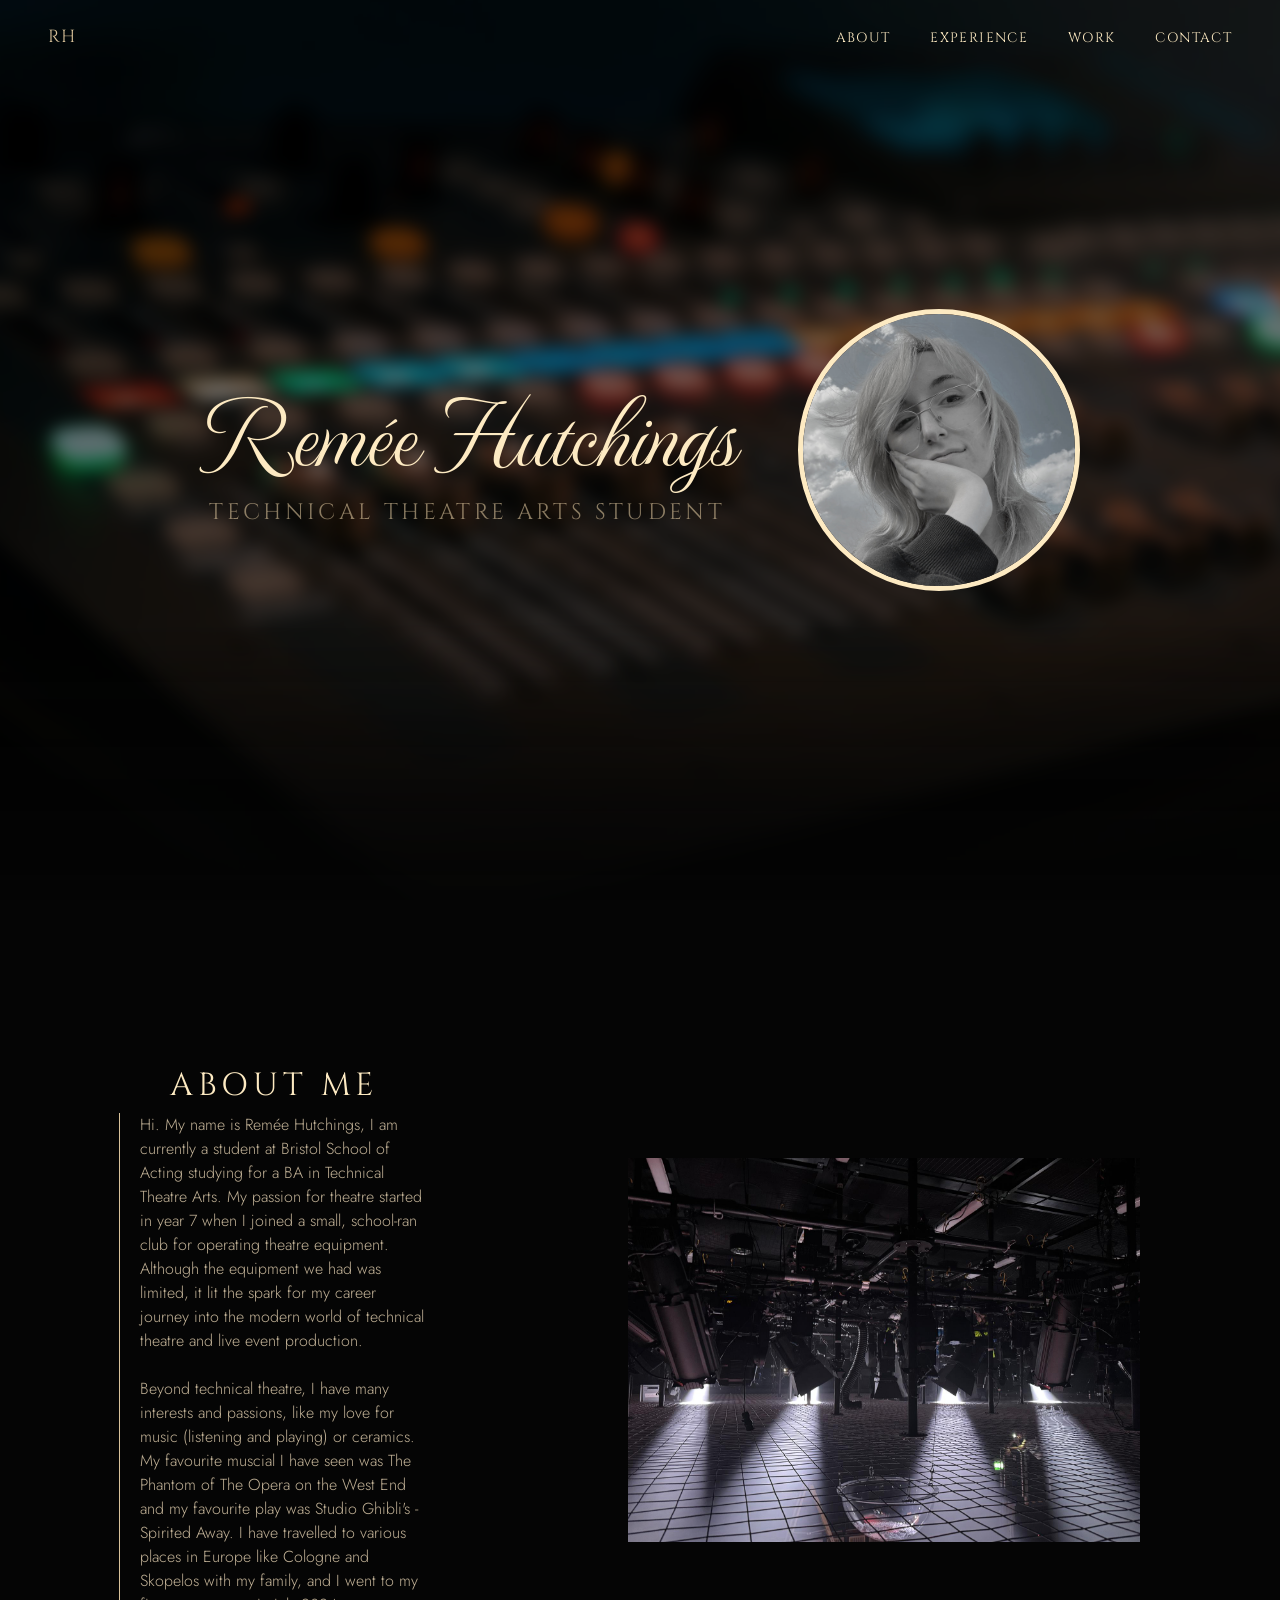
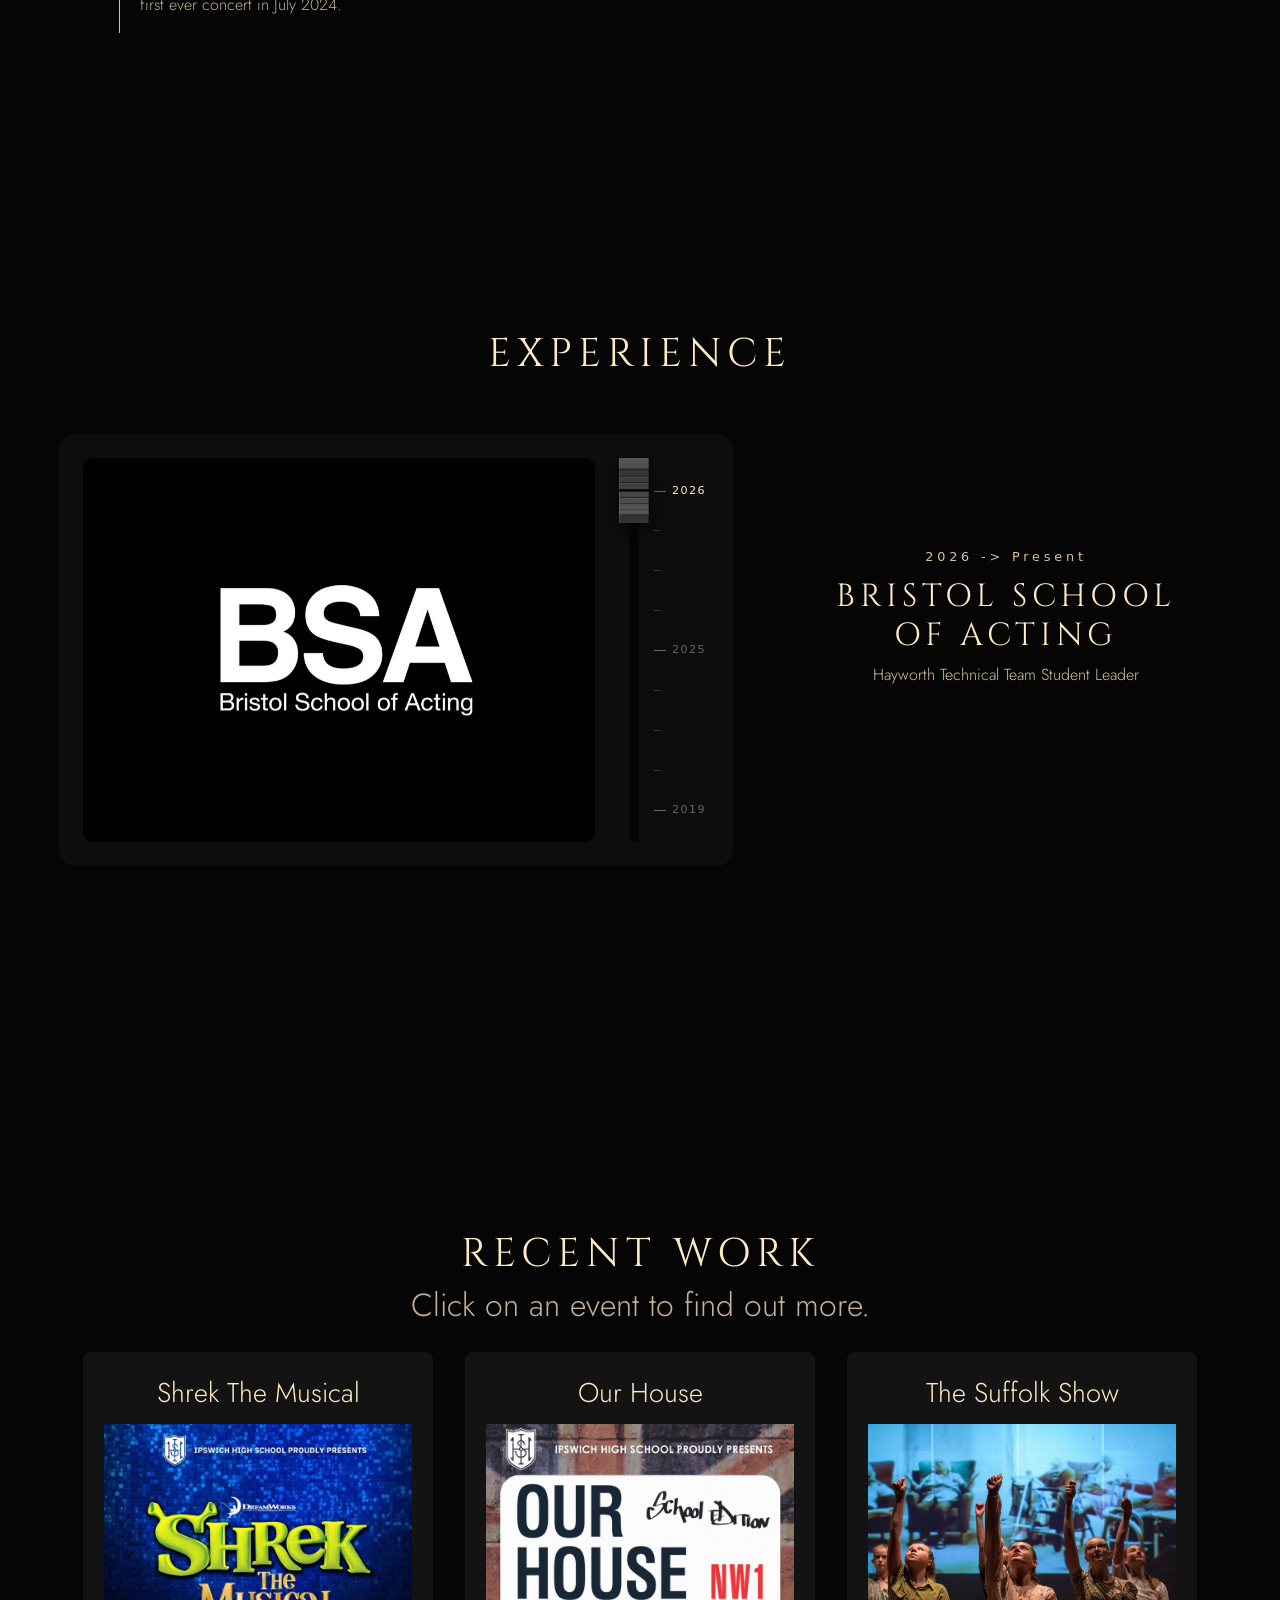
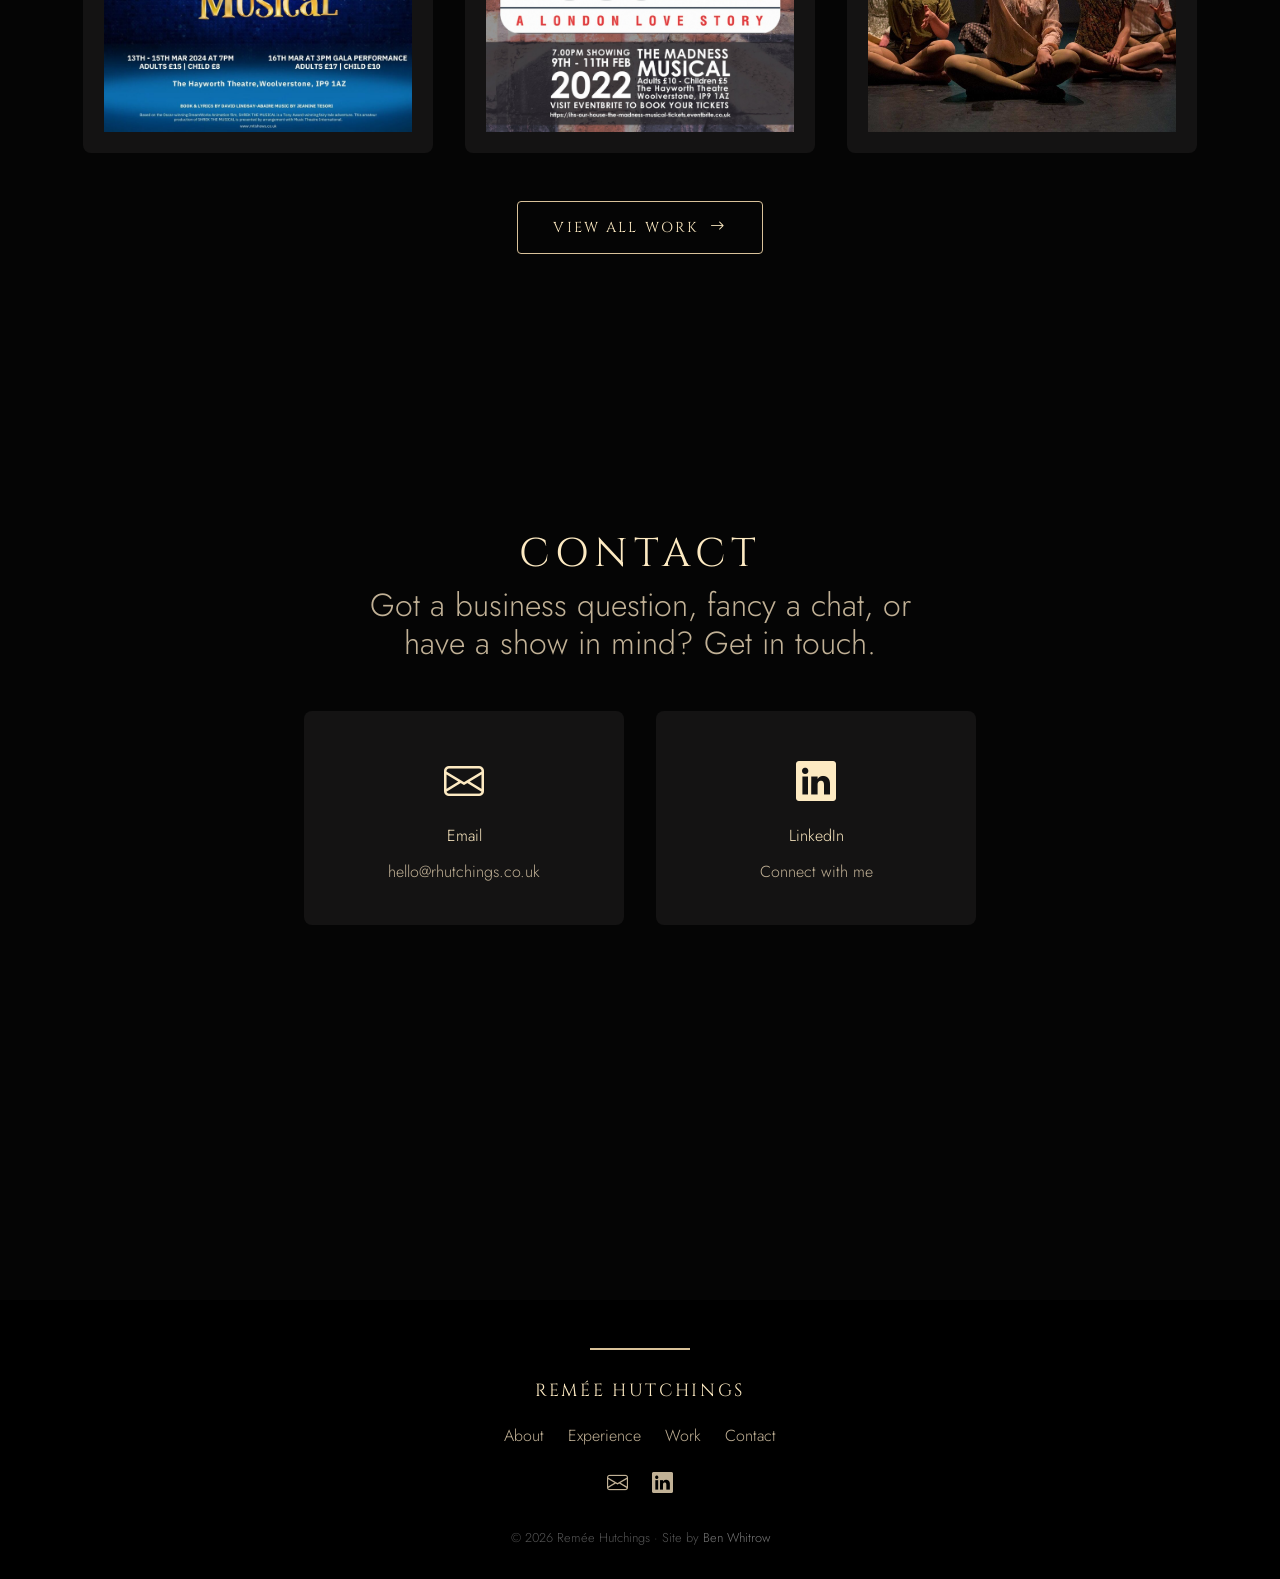
==== index.html @ d1ea9a79 "Rename main.html to index.html" ====
<!--
What u peeking at huh ? ;)
Site made by Ben Whitrow - benwhitrow.co.uk
©Remee Hutchings, All Rights Reserved.

Vibe code allegations will not be tolerated :P
-->

<!DOCTYPE html>
<html lang="en">
<head>
    <meta charset="UTF-8">
    <meta name="viewport" content="width=device-width, initial-scale=1.0">
    <title>Remée Hutchings</title>
    <link href="https://cdn.jsdelivr.net/npm/bootstrap@5.3.3/dist/css/bootstrap.min.css" rel="stylesheet">
    <link rel="stylesheet" href="https://cdn.jsdelivr.net/npm/bootstrap-icons@1.11.3/font/bootstrap-icons.min.css">
    <link rel="stylesheet" href="includes/css/makeitlookcool.css">
    <link rel="preconnect" href="https://fonts.googleapis.com">
    <link rel="preconnect" href="https://fonts.gstatic.com" crossorigin>
    <link href="https://fonts.googleapis.com/css2?family=MonteCarlo&family=Open+Sans:ital,wght@0,300..800;1,300..800&display=swap" rel="stylesheet">
    <link href="https://fonts.googleapis.com/css2?family=Jost:ital,wght@0,100..900;1,100..900&family=MonteCarlo&family=Open+Sans:ital,wght@0,300..800;1,300..800&display=swap" rel="stylesheet">
    <link href="https://fonts.googleapis.com/css2?family=Cinzel:wght@400;500;600&display=swap" rel="stylesheet">
</head>
<body>
    <nav class="navbar">
        <div class="nav-logo"><a href="#top">RH</a></div>
          <button class="hamburger" aria-label="Toggle menu" aria-expanded="false">
            <span></span>
            <span></span>
            <span></span>
        </button>

        <ul class="nav-links">
        <li><a href="#about">About</a></li>
        <li><a href="#experience">Experience</a></li>
        <li><a href="#work">Work</a></li>
        <li><a href="#contact">Contact</a></li>
        </ul>
    </nav>

    <div class="landing-box">
        <div class="title-box">
            <h1 class="montecarlo-regular" id="sigtext">Remée Hutchings</h1>
            <h2 class="cinzel" id="sigsubtext">Technical Theatre Arts Student</h2>
        </div>
        <div class="selfie-box">
            <img src="includes/images/rem.jpg">
        </div>
    </div>

    <div id="about" class="about-page-box">
        <div class="about-content-box">
            <div class="about-content-title-box">
                <h1 class="cinzel" id="about-content-title">About me</h1>
            </div>
            <div class="about-content-text-box">
                <span class="vertical-span"></span>
                <p class="jost" id="about-text">Hi. My name is Remée Hutchings, I am currently a student at Bristol School of Acting studying for a BA in Technical Theatre Arts.
                My passion for theatre started in year 7 when I joined a small, school-ran club for operating theatre equipment. Although the equipment we had was limited, it lit the spark for my career journey into the modern world of technical theatre and live event production.<br>
                <br>
                Beyond technical theatre, I have many interests and passions, like my
                love for music (listening and playing) or ceramics. My favourite muscial I have seen was The Phantom of The Opera on the West End and my favourite play was Studio Ghibli's - Spirited Away. I have travelled to various places in Europe like Cologne and Skopelos with my family, and I went to my first ever concert in July 2024.</p>
            </div>
        </div>
        <div class="about-carousel-box">
            <div id="carousel" class="carousel slide" data-bs-ride="carousel" data-bs-interval="4000">
                <div class="carousel-inner">
                    <div class="carousel-item active">
                        <img class="d-block" src="includes/images/carousel/c5.jpeg" alt="First slide">
                    </div>
                    <div class="carousel-item">
                        <img class="d-block" src="includes/images/carousel/c2.jpeg" alt="Second slide">
                    </div>
                    <div class="carousel-item">
                        <img class="d-block" src="includes/images/carousel/c3.jpeg" alt="Third slide">
                    </div>
                    <div class="carousel-item">
                        <img class="d-block" src="includes/images/carousel/c4.jpeg" alt="Fourth slide">
                    </div>
                    <div class="carousel-item">
                        <img class="d-block" src="includes/images/carousel/c1.jpeg" alt="Fifth slide">
                    </div>
                </div>
            </div>
        </div>
    </div>

    <div id="experience" class="experience-page-box">
        <h1 class="cinzel" id="exp-content-title">Experience</h1>
        <div class="exp-content-box">
            <div class="exp-carousel-box">
                <div id="exp-carousel" class="carousel slide">
                    <div class="carousel-inner">
                        <div class="carousel-item active">
                            <img class="d-block" src="includes/images/exp-carousel/bsa_logo.png" alt="Bristol School of Acting Logo">
                        </div>
                        <div class="carousel-item">
                            <img class="d-block" src="includes/images/exp-carousel/guildhall_logo.jpg" alt="Guildhall Logo">
                        </div>
                        <div class="carousel-item">
                            <img class="d-block" src="includes/images/exp-carousel/IHS_logo.jpg" alt="Ipswich High School Logo">
                        </div>
                    </div>
                </div>
                <div class="fader" title="Drag the fader to scroll through my experience" role="slider" tabindex="0" aria-label="Experience timeline" aria-orientation="vertical">
                    <span id="fader-run" class="vertical-span"></span>
                    <div class="fader-scale"></div>
                    <img id="fader-knob" src="includes/images/fader_knob_black.png" alt="" draggable="false">
                </div>
            </div>
            <div class="exp-text-area">
                <article class="exp-entry" data-year="2026">
                    <p class="exp-year">2026 -> Present</p>
                    <h2 class="cinzel">Bristol School of Acting</h2>
                    <p class="jost">Hayworth Technical Team Student Leader</p>
                </article>
                <article class="exp-entry" data-year="2025">
                    <p class="exp-year">2025</p>
                    <h2 class="cinzel">Guildhall School of Music and Drama</h2>
                    <p class="jost">Production Arts Student</p>
                </article>
                <article class="exp-entry active" data-year="2019">
                    <p class="exp-year">2019 -> 2025</p>
                    <h2 class="cinzel">Ipswich High School</h2>
                    <p class="jost">Hayworth Technical Team Student Leader</p>
                </article>
            </div>
        </div>
    </div>

    <div id="work" class="work-page-box">
        <h1 class="cinzel" id="work-content-title">Recent Work</h1>
        <h2 class="jost" id="recent-work-subtitle">Click on an event to find out more.</h2>
        <div class="work-page-content">
            <div class="recent-work-container">
                <a href="#" class="recent-work">
                <p class="jost recent-work-title">Shrek The Musical</p>
                <img class="recent-work-img" src="includes/images/work-images/shrek-the-musical.png" alt="Shrek The Musical">
                </a>
                <a href="#" class="recent-work">
                <p class="jost recent-work-title">Our House</p>
                <img class="recent-work-img" src="includes/images/work-images/our-house.png" alt="Our House">
                </a>
                <a href="#" class="recent-work">
                <p class="jost recent-work-title">The Suffolk Show</p>
                <img class="recent-work-img" src="includes/images/work-images/suffolk-show.png" alt="The Suffolk Show">
                </a>
            </div>
            <div class="all-work-btn-wrap">
                <a href="work.html" class="cinzel all-work-btn">View All Work <i class="bi bi-arrow-right"></i></a>
            </div>
        </div>
    </div>

    <div id="contact" class="contact-page-box">
        <h1 class="cinzel" id="contact-content-title">Contact</h1>
        <h2 class="jost" id="contact-subtitle">Got a business question, fancy a chat, or have a show in mind? Get in touch.</h2>
        <div class="contact-links">
            <a href="mailto:hello@rhutchings.co.uk" class="contact-card">
                <i class="bi bi-envelope"></i>
                <span class="jost contact-card-label">Email</span>
                <span class="jost contact-card-value">hello@rhutchings.co.uk</span>
            </a>
            <a href="https://www.linkedin.com/in/remée-hutchings-616b1a271/" class="contact-card" target="_blank" rel="noopener">
                <i class="bi bi-linkedin"></i>
                <span class="jost contact-card-label">LinkedIn</span>
                <span class="jost contact-card-value">Connect with me</span>
            </a>
        </div>
    </div>

    <footer class="site-footer">
        <div class="footer-line"></div>

        <p class="cinzel footer-name">Remée Hutchings</p>

        <ul class="footer-links jost">
            <li><a href="#about">About</a></li>
            <li><a href="#experience">Experience</a></li>
            <li><a href="#work">Work</a></li>
            <li><a href="#contact">Contact</a></li>
        </ul>

        <div class="footer-icons">
            <a href="mailto:hello@rhutchings.co.uk" aria-label="Email"><i class="bi bi-envelope"></i></a>
            <a href="https://www.linkedin.com/in/remée-hutchings-616b1a271/" target="_blank" rel="noopener" aria-label="LinkedIn"><i class="bi bi-linkedin"></i></a>
        </div>

        <p class="jost footer-credit">
            &copy; <span id="footer-year"></span> Remée Hutchings &middot;
            Site by <a href="https://benwhitrow.co.uk" target="_blank" rel="noopener">Ben Whitrow</a>
        </p>
    </footer>
    <script>
        document.getElementById('footer-year').textContent = new Date().getFullYear();
    </script>

</body>
<script src="https://cdn.jsdelivr.net/npm/bootstrap@5.3.3/dist/js/bootstrap.bundle.min.js"></script>
<script src="includes/JS/script.js"></script>
<script src="includes/JS/fader_carousel.js"></script>
</html>
---- includes/css/makeitlookcool.css ----
/*
What u peeking at huh ? ;)
Site made by Ben Whitrow - benwhitrow.co.uk
©Remee Hutchings, All Rights Reserved.

Vibe code allegations will not be tolerated :P
*/

/* Root vars (to make it look cool) */
:root {
    --primary-text: #fdeac2;
    --secondary-text: #d9c29a;
    --tertiary-text: #c1b196;
    --nav-bg: rgba(0, 0, 0, 0.85);
    --main-bg: #050505;
}

/* Navbar */
.navbar {
  box-sizing: border-box;
  position: fixed;
  top: 0;
  left: 0;
  width: 100%;
  display: flex;
  justify-content: space-between;
  align-items: center;
  padding: 1.5rem 3rem;
  z-index: 100;
  background: transparent;
  transition: background-color 0.4s ease, padding 0.4s ease;
}

.navbar.scrolled {
  background-color: var(--nav-bg);
  padding: 1rem 3rem;
  backdrop-filter: blur(6px);
}

.nav-logo, 
.nav-logo a{
  font-family: 'Cinzel', serif;
  color: var(--secondary-text);
  font-size: 1.1rem;
  letter-spacing: 0.1em;
  text-decoration: none;
}

.nav-links {
  display: flex;
  gap: 2.5rem;
  list-style: none;
  margin: 0;
  padding: 0;
}

.nav-links a {
  font-family: 'Cinzel', serif;
  color: var(--primary-text);
  text-decoration: none;
  font-size: 0.85rem;
  letter-spacing: 0.1em;
  text-transform: uppercase;
  transition: color 0.3s ease;
}

.nav-links a:hover {
  color: var(--secondary-text);
}

.hamburger {
  display: none;
  flex-direction: column;
  justify-content: space-between;
  width: 28px;
  height: 20px;
  background: none;
  border: none;
  cursor: pointer;
  z-index: 110;
  padding: 0;
}

.hamburger span {
  display: block;
  height: 2px;
  width: 100%;
  background-color: var(--secondary-text);
  transition: transform 0.3s ease, opacity 0.3s ease;
}

.hamburger.open span:nth-child(1) {
  transform: translateY(9px) rotate(45deg);
}
.hamburger.open span:nth-child(2) {
  opacity: 0;
}
.hamburger.open span:nth-child(3) {
  transform: translateY(-9px) rotate(-45deg);
}

@media (max-width: 700px) {
  .hamburger {
    display: flex;
  }

  .nav-links {
    position: fixed;
    top: 0;
    right: -100%;
    width: 60%;
    height: 100vh;
    background-color: rgba(0, 0, 0, 0.95);
    flex-direction: column;
    justify-content: center;
    align-items: center;
    transition: right 0.4s ease;
  }

  .nav-links.open {
    right: 0;
  }
}

/* Global attribs */
html {
  background-color: #000;
}

body {
  margin: 0;
  min-height: 100%;
  animation: fadeFromBlack 1.2s ease-in both;
}

/* Text and photo */
.landing-box {
  position: relative;
  overflow: hidden;
  display: flex;
  flex-direction: row;
  justify-content: center;
  align-items: center;
  height: 100vh;
  gap: 4rem;
  padding: 10px;
  background-color: var(--main-bg);
  z-index: 1;
}

.landing-box::before {
  content: "";
  position: absolute;
  inset: -10% -5% 0 -5%;
  background-image: url('../images/main_bg.jpeg');
  background-position: center center;
  background-repeat: no-repeat;
  background-size: cover;
  filter: blur(8px) brightness(0.45) saturate(0.9);
  transform: scale(1.08);
  z-index: 0;
  mask-image: linear-gradient(to bottom, black 70%, transparent 100%);
  -webkit-mask-image: linear-gradient(to bottom, black 70%, transparent 100%);
}
.landing-box > * {
  position: relative;
  z-index: 1;
}

/* Contains text */
.title-box {
  display: flex;
  flex-direction: column;
  justify-content: center;
  align-items: center;
  max-width: 90%;
  gap: 0.6rem;
}

/* Contains photo */
.selfie-box {
  width: clamp(13rem, 22vw, 22rem);
  height: clamp(13rem, 22vw, 22rem);
  border-radius: 50%;
  overflow: hidden;
  display: inline-block;
  vertical-align: bottom;
  border: 5px solid var(--primary-text);
}
.selfie-box img {
  width: 100%;
  height: 100%;
  object-fit: cover;
  object-position: center;
}

/* To stack text and img on mobile */
@media (max-width: 700px) {
  .landing-box {
    flex-direction: column-reverse;
    gap: 2rem;
  }
}

/* Making text look sweet */
#sigtext {
    color: var(--primary-text);
    font-size: clamp(3rem, 9vw, 6rem);
    margin: 0;
    text-align: center;
}

#sigsubtext {
    color: var(--secondary-text);
    font-size: clamp(0.85rem, 2.5vw, 1.4rem);
    margin: 0;
    opacity: 60%;
    text-align: center;
}

/* About page */
.about-page-box {
  background-color: var(--main-bg);
  display: flex;
  flex-direction: row;
  z-index: 0;
  padding: 30px;
  height: 100vh;
}

.about-content-box {
  display: flex;
  flex-direction: column;
  padding: 50px;
  width: 40%;
  justify-content: center;
  align-items: center;
}

#about-content-title {
  font-size: clamp(2rem, 2vw, 6rem);
  color: var(--primary-text);
}

.about-content-text-box {
  width: 80%;
  text-align: left;
  display: flex;
  flex-direction: row;
  gap: 20px;
}

#about-text {
  color: var(--tertiary-text);
  font-size: clamp(1rem, 1vw, 2rem);
}

.vertical-span {
  width: 10px;
  background-color: var(--secondary-text);
  display: inline-block;
  vertical-align: middle;
}

.about-carousel-box {
  display: flex;
  justify-content: center;
  align-items: center;
  width: 60%;
  margin: auto;
}

#carousel {
  width: clamp(20rem, 40vw, 45rem);
  flex-shrink: 0;
}

#carousel .carousel-inner {
  width: clamp(20rem, 40vw, 45rem);
  aspect-ratio: 4 / 3;
  margin: auto;
}

#carousel .carousel-item {
  width: 100%;
  height: 100%;
}

#carousel .carousel-item img {
  width: 100%;
  height: 100%;
  object-fit: cover;
}

/* Stack the carousel below the text on mobile */
@media (max-width: 950px) {
  .about-page-box {
    flex-direction: column;
    gap: 10px;
  }
  .about-content-box {
    display: flex;
    flex-direction: column;
    justify-content: center;
    align-items: center;
    width: 100%;
    padding: 10px;
  }
  .about-content-text-box {
    width: 100%;
    text-align: left;
    display: flex;
    flex-direction: row;
  }
  .about-carousel-box {
    width: 100%;
    margin-top: 10px;
  }
}

/* Experience page */
.experience-page-box {
  background-color: var(--main-bg);
  display: flex;
  flex-direction: column;
  z-index: 0;
  padding: 30px;
  height: 100vh;
  text-align: center;
  gap: 3rem;
}
 
.exp-content-box {
  display: flex;
  flex-direction: row;
  width: 100%;
}
 
#exp-content-title {
  color: var(--primary-text);
  margin-top: 100px;
}
 
.exp-carousel-box {
  display: flex;
  justify-content: center;
  align-items: center;
  width: auto;
  gap: 20px;
  margin: 0 auto;
  padding: 24px;
  gap: 24px;
  background: #0e0d0d;
  border-radius: 16px;
}
 
#exp-carousel {
  width: clamp(20rem, 40vw, 45rem);
  flex-shrink: 0;
}
 
#exp-carousel .carousel-inner {
  width: clamp(20rem, 40vw, 45rem);
  aspect-ratio: 4 / 3;
  margin: auto;
  border-radius: 10px;
  overflow: hidden;
}
 
#exp-carousel .carousel-item {
  width: 100%;
  height: 100%;
  transition: transform 0.45s cubic-bezier(0.2, 0.8, 0.2, 1);
}
 
#exp-carousel .carousel-item img {
  width: 100%;
  height: 100%;
  object-fit: cover;
}
#exp-carousel .carousel-item-next:not(.carousel-item-start),
#exp-carousel .active.carousel-item-end {
  transform: translateY(100%);
}
#exp-carousel .carousel-item-prev:not(.carousel-item-end),
#exp-carousel .active.carousel-item-start {
  transform: translateY(-100%);
}
 
/* Experience fader */
.fader {
  --run-x: 15px;
  position: relative;
  align-self: stretch;
  width: 90px;
  flex-shrink: 0;
  cursor: pointer;
  touch-action: none;
  user-select: none;
  outline: none;
}
 
#fader-run {
  width: 10px;
  height: 100%;
  background-color: #060606 !important;
  position: absolute;
  top: 0;
  left: var(--run-x);
  transform: translateX(-50%);
  border-radius: 4px;
}
 
#fader-knob {
  width: 30px;
  position: absolute;
  z-index: 10;
  top: 0;
  left: var(--run-x);
  transform: translate(-50%, 0);
  cursor: grab;
  -webkit-user-drag: none;
  filter: drop-shadow(0 6px 8px rgba(0, 0, 0, 0.6));
  animation: knob-glow 2s ease-in-out infinite;
}

.fader:hover #fader-knob,
.fader:focus-visible #fader-knob,
.fader.used #fader-knob {
  animation: none;
}
 
.fader.snap #fader-knob {
  transition: transform 0.45s cubic-bezier(0.2, 0.8, 0.2, 1);
}
 
.fader:focus-visible #fader-knob {
  outline: 2px solid var(--primary-text);
  outline-offset: 3px;
}
 
body.fader-grabbing,
body.fader-grabbing #fader-knob {
  cursor: grabbing;
}
 
.fader-scale {
  position: absolute;
  inset: 0;
  pointer-events: none;
}
 
.fader-tick {
  position: absolute;
  left: calc(var(--run-x) + 20px);
  width: 6px;
  height: 1px;
  background: #333;
}
 
.fader-tick.major {
  width: 12px;
  background: #666;
}
 
.fader-label {
  position: absolute;
  left: calc(var(--run-x) + 38px);
  transform: translateY(-50%);
  font-size: 0.7rem;
  letter-spacing: 0.12em;
  color: #666;
  white-space: nowrap;
  transition: color 0.2s;
}
 
.fader-label.active {
  color: var(--primary-text);
}
 
.exp-text-area {
  display: flex;
  flex-direction: column;
  padding: 50px;
  width: 40%;
  justify-content: center;
  align-items: center;
  margin-bottom: 50px;
}
 
.exp-entry {
  display: none;
}
 
.exp-entry.active {
  display: block;
  animation: exp-fade-up 0.45s ease both;
}
 
.exp-year {
  font-size: 0.8rem;
  letter-spacing: 0.3em;
  color: var(--primary-text);
  margin-bottom: 0.75rem;
}

.exp-text-area h2 {
  color: var(--primary-text);
}

.exp-text-area p {
  color: var(--secondary-text);
}
 
@keyframes exp-fade-up {
  from { opacity: 0; transform: translateY(10px); }
  to   { opacity: 1; transform: none; }
}
 
@media (prefers-reduced-motion: reduce) {
  #exp-carousel .carousel-item,
  .fader.snap #fader-knob { transition: none; }
  .exp-entry.active { animation: none; }
}

@media (max-width: 991.98px) {
  .experience-page-box {
    height: auto;
    min-height: 100vh;
    padding: 20px;
    gap: 2rem;
  }

  #exp-content-title {
    margin-top: 60px;
  }

  .exp-content-box {
    flex-direction: column;
    align-items: center;
    gap: 2rem;
  }

  .exp-carousel-box {
    width: 100%;
    max-width: 44rem;
    margin: 0 auto;
  }

  #exp-carousel {
    width: auto;
    flex: 1 1 auto;
    min-width: 0;
  }

  #exp-carousel .carousel-inner {
    width: 100%;
  }

  .exp-text-area {
    width: 100%;
    max-width: 44rem;
    padding: 0 8px;
  }
}

@media (max-width: 575.98px) {
  .experience-page-box {
    padding: 16px;
  }

  #exp-content-title {
    margin-top: 40px;
  }

  .exp-carousel-box {
    gap: 12px;
    padding: 12px;
  }

  .fader {
    width: 80px;
  }

  .fader-label {
    font-size: 0.6rem;
  }
}


/* Work page */
.work-page-box {
  background-color: var(--main-bg);
  display: flex;
  flex-direction: column;
  z-index: 0;
  padding: 30px;
  min-height: 100vh;
  text-align: center;
}

#work-content-title {
  margin-top: 100px;
  color: var(--primary-text);
}

.work-page-content {
  padding: 20px;
  width: 100%;
  box-sizing: border-box;
}

.recent-work-container {
  display: flex;
  flex-wrap: wrap;
  justify-content: center;
  gap: 2rem;
}

.recent-work {
  flex: 1 1 0;
  max-width: 350px;
  min-width: 250px;
  display: flex;
  flex-direction: column;
  text-decoration: none;
  border-radius: 8px;
  overflow: hidden;
  transition: transform 0.2s ease, box-shadow 0.2s ease;
  padding: 20px;
  background-color: #141313;
  border: 1px solid transparent;
}

.recent-work:hover {
  transform: translateY(-5px);
  box-shadow: 0 8px 20px rgba(0, 0, 0, 0.6);
  border-color: var(--secondary-text);
}

.recent-work-title {
  color: var(--primary-text);
  font-size: 1.7rem;
  margin-bottom: 10px;
}

.recent-work-img {
  width: 100%;
  height: auto;
  object-fit: cover;
  display: block;
  aspect-ratio: 4 / 4;
  margin-bottom: 0px;
}

#recent-work-subtitle {
  color: var(--tertiary-text);
}

.all-work-btn-wrap {
  display: flex;
  justify-content: center;
  margin-top: 3rem;
}

.all-work-btn {
  display: inline-flex;
  align-items: center;
  gap: 0.75rem;
  padding: 0.9rem 2.2rem;
  border: 1px solid var(--secondary-text);
  border-radius: 4px;
  color: var(--primary-text);
  font-size: 0.9rem;
  text-decoration: none;
  transition: background-color 0.3s ease, color 0.3s ease;
}

.all-work-btn i {
  transition: transform 0.3s ease;
}

.all-work-btn:hover {
  background-color: var(--primary-text);
  color: var(--main-bg);
}

.all-work-btn:hover i {
  transform: translateX(4px);
}


/* Contact page */
.contact-page-box {
  background-color: var(--main-bg);
  display: flex;
  flex-direction: column;
  align-items: center;
  padding: 30px;
  min-height: 100vh;
  text-align: center;
}

#contact-content-title {
  color: var(--primary-text);
  margin-top: 100px;
}

#contact-subtitle {
  color: var(--tertiary-text);
  margin-bottom: 3rem;
  width: 50%;
}

@media (max-width: 575.98px) {
  #contact-subtitle {
    width: 90%;
  }
}

.contact-links {
  display: flex;
  flex-wrap: wrap;
  justify-content: center;
  gap: 2rem;
  width: 100%;
}

.contact-card {
  flex: 1 1 0;
  max-width: 320px;
  min-width: 250px;
  display: flex;
  flex-direction: column;
  align-items: center;
  gap: 0.75rem;
  padding: 2.5rem 1.5rem;
  background-color: #141313;
  border: 1px solid transparent;
  border-radius: 8px;
  text-decoration: none;
  transition: transform 0.2s ease, box-shadow 0.2s ease, border-color 0.2s ease;
}

.contact-card:hover {
  transform: translateY(-5px);
  box-shadow: 0 8px 20px rgba(0, 0, 0, 0.6);
  border-color: var(--secondary-text);
}

.contact-card i {
  font-size: 2.5rem;
  color: var(--primary-text);
}

.contact-card-label {
  color: var(--primary-text);
  font-size: 1rem;
}

.contact-card-value {
  color: var(--tertiary-text);
  font-size: 1rem;
  word-break: break-word;
}

/* Footer */
/* Footer */
.site-footer {
  background-color: #000;
  padding: 3rem 30px 2rem;
  display: flex;
  flex-direction: column;
  align-items: center;
  gap: 1.25rem;
  text-align: center;
}

.footer-line {
  width: 100px;
  height: 2px;
  background-color: var(--secondary-text);
  margin-bottom: 0.5rem;
}

.footer-name {
  color: var(--primary-text);
  font-size: 1.1rem;
  margin: 0;
}

.footer-links {
  display: flex;
  flex-wrap: wrap;
  justify-content: center;
  gap: 1.5rem;
  list-style: none;
  margin: 0;
  padding: 0;
}

.footer-links a,
.footer-icons a {
  color: var(--tertiary-text);
  text-decoration: none;
  transition: color 0.3s ease;
}

.footer-links a:hover,
.footer-icons a:hover {
  color: var(--primary-text);
}

.footer-icons {
  display: flex;
  gap: 1.5rem;
  font-size: 1.3rem;
}

.footer-credit {
  color: #555;
  font-size: 0.8rem;
  margin: 0.5rem 0 0;
}

.footer-credit a {
  color: #777;
  text-decoration: none;
}

.footer-credit a:hover {
  color: var(--secondary-text);
}
 

/* Font classes */
.montecarlo-regular {
    font-family: "MonteCarlo", cursive;
    font-weight: 400;
    font-style: normal;
}

.cinzel {
  font-family: 'Cinzel', serif;
  font-weight: 200;
  letter-spacing: 0.15em;
  text-transform: uppercase;
}

.jost {
  font-family: "Jost", sans-serif;
  font-optical-sizing: auto;
  font-weight: 300;
  font-style: normal;
}

/* Animations */
@keyframes fadeFromBlack {
  from {
    opacity: 0;
    background-color: var(--main-bg);
  }
  to {
    opacity: 1;
  }
}

@keyframes knob-glow {
  0%, 100% {
    filter: drop-shadow(0 6px 8px rgba(0, 0, 0, 0.6))
            drop-shadow(0 0 0 rgba(255, 255, 255, 0));
  }
  50% {
    filter: drop-shadow(0 6px 8px rgba(0, 0, 0, 0.6))
            drop-shadow(0 0 10px rgba(255, 211, 144, 0.319));
  }
}
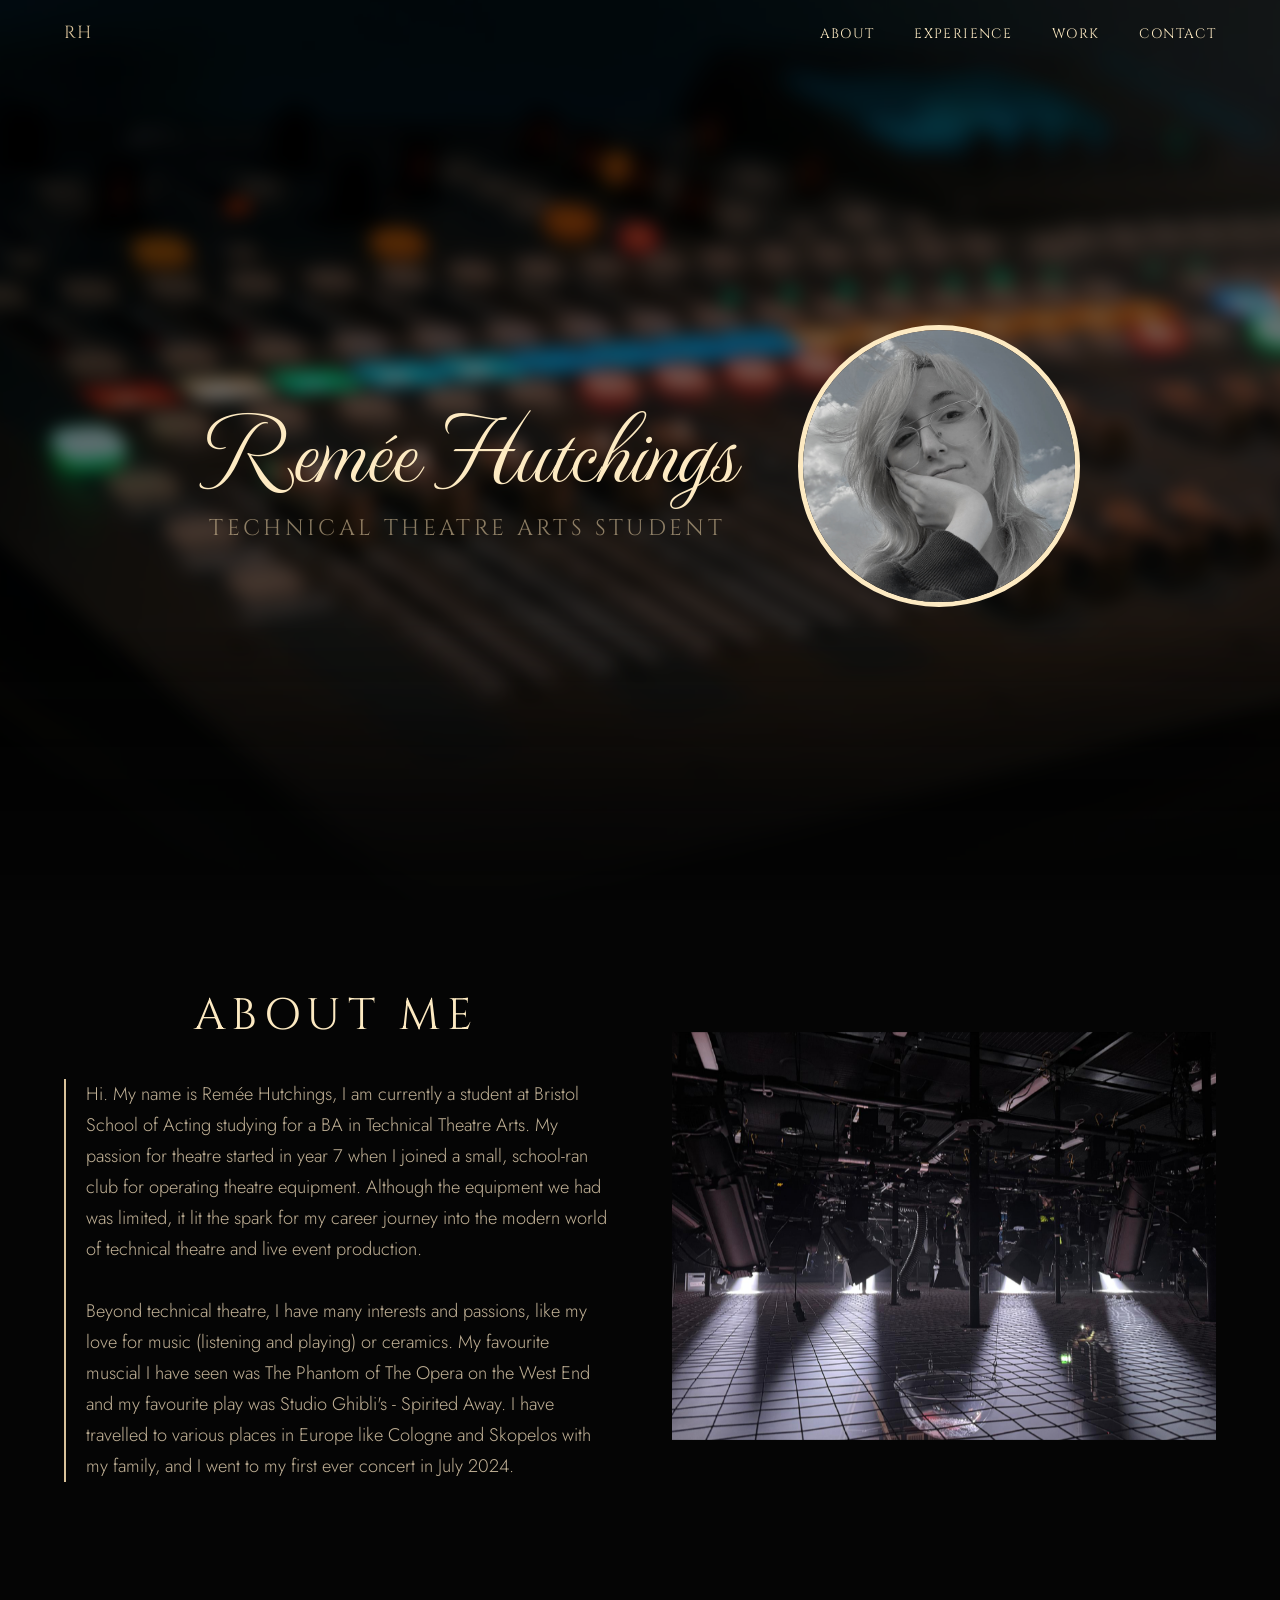
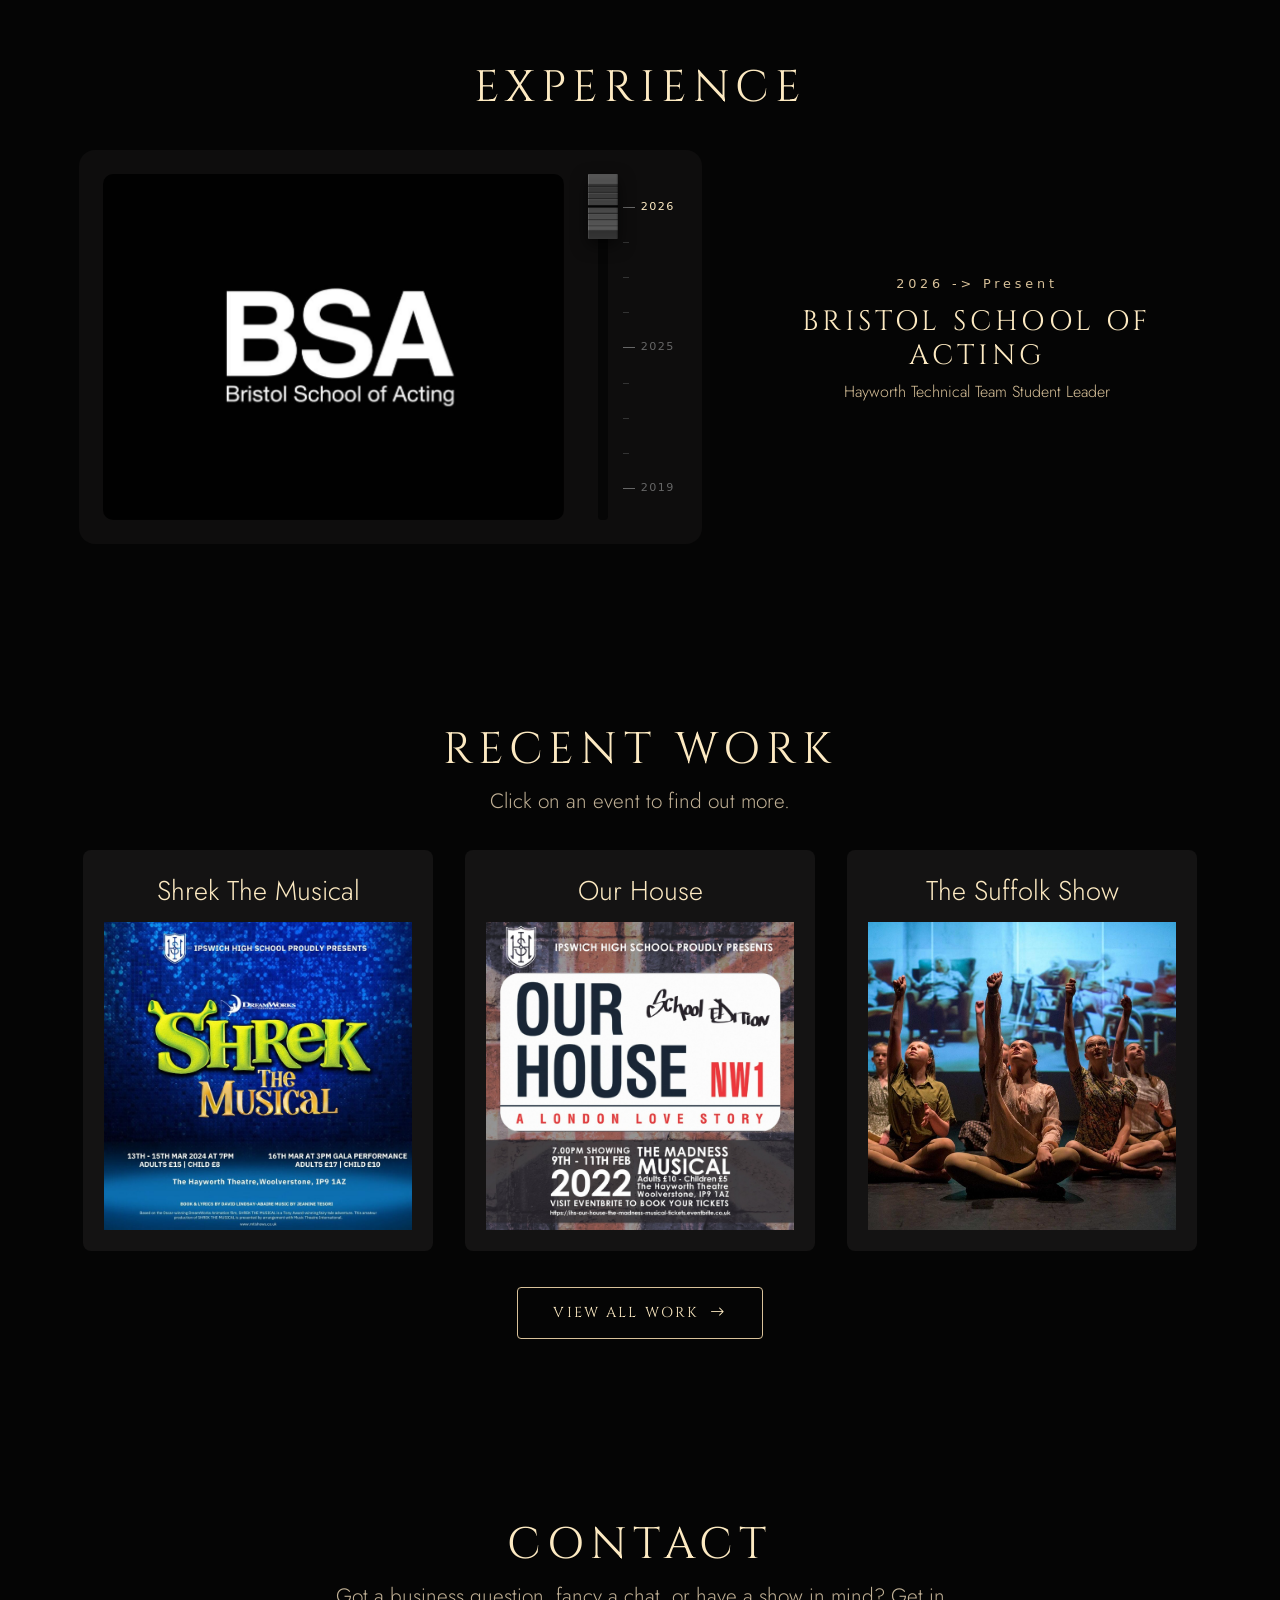
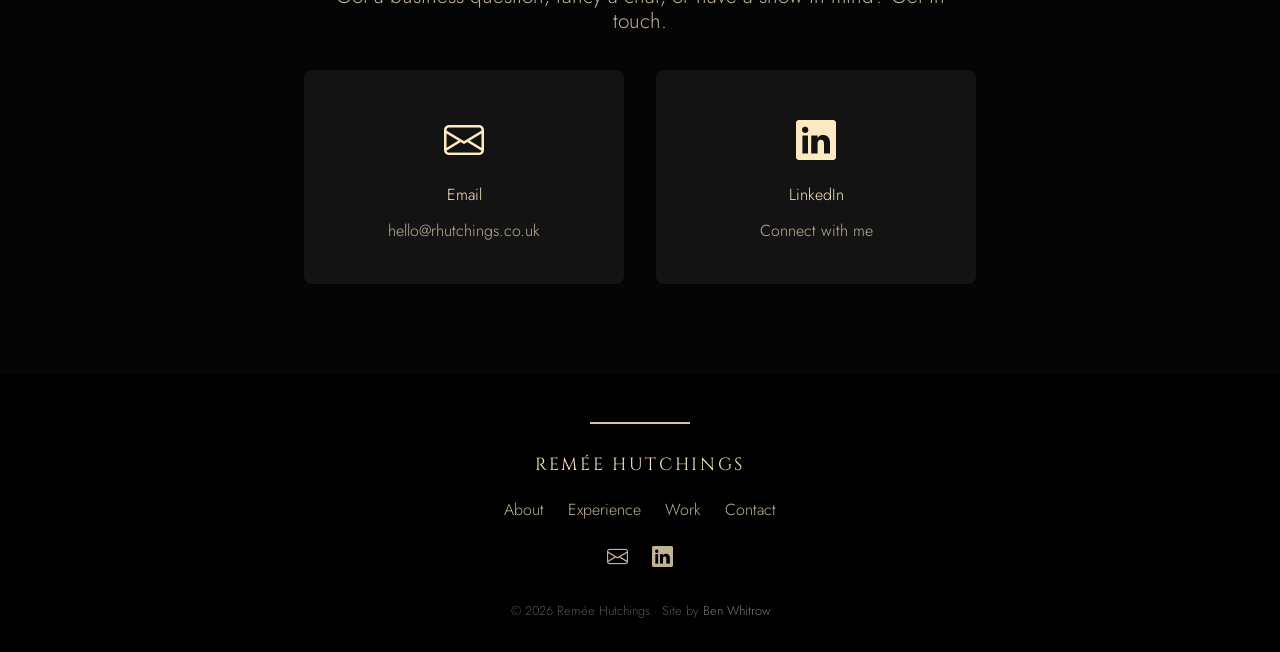
==== commit 7caa10b0: "Fixed white bars issue on mobile devices" ====
--- a/index.html
+++ b/index.html
@@ -11,7 +11,9 @@
 <head>
     <meta charset="UTF-8">
     <meta name="viewport" content="width=device-width, initial-scale=1.0">
+    <meta name="theme-color" content="#000000">
     <title>Remée Hutchings</title>
+    <link rel="preload" as="image" href="/includes/images/main_bg.jpeg">
     <link href="https://cdn.jsdelivr.net/npm/bootstrap@5.3.3/dist/css/bootstrap.min.css" rel="stylesheet">
     <link rel="stylesheet" href="https://cdn.jsdelivr.net/npm/bootstrap-icons@1.11.3/font/bootstrap-icons.min.css">
     <link rel="stylesheet" href="includes/css/makeitlookcool.css">
@@ -193,6 +195,13 @@
     </footer>
     <script>
         document.getElementById('footer-year').textContent = new Date().getFullYear();
+        
+        function showPage() {
+        document.body.classList.add('loaded');
+        }
+        
+        window.addEventListener('load', showPage);
+        setTimeout(showPage, 4000);
     </script>
 
 </body>
--- a/includes/css/makeitlookcool.css
+++ b/includes/css/makeitlookcool.css
@@ -13,6 +13,11 @@
     --tertiary-text: #c1b196;
     --nav-bg: rgba(0, 0, 0, 0.85);
     --main-bg: #050505;
+
+    --section-pad-y: clamp(4.5rem, 10vh, 7.5rem);
+    --section-pad-x: clamp(1rem, 5vw, 4rem);
+    --section-max: 72rem;
+    --title-gap: clamp(1.75rem, 4vh, 3rem);
 }
 
 /* Navbar */
@@ -25,7 +30,7 @@
   display: flex;
   justify-content: space-between;
   align-items: center;
-  padding: 1.5rem 3rem;
+  padding: 1.25rem var(--section-pad-x);
   z-index: 100;
   background: transparent;
   transition: background-color 0.4s ease, padding 0.4s ease;
@@ -33,7 +38,7 @@
 
 .navbar.scrolled {
   background-color: var(--nav-bg);
-  padding: 1rem 3rem;
+  padding: 0.85rem var(--section-pad-x);
   backdrop-filter: blur(6px);
 }
 
@@ -130,7 +135,13 @@
 body {
   margin: 0;
   min-height: 100%;
-  animation: fadeFromBlack 1.2s ease-in both;
+  overflow-x: hidden;
+  opacity: 0;
+  transition: opacity 1.2s ease-in;
+}
+
+body.loaded {
+  opacity: 1;
 }
 
 /* Text and photo */
@@ -141,9 +152,11 @@
   flex-direction: row;
   justify-content: center;
   align-items: center;
-  height: 100vh;
-  gap: 4rem;
-  padding: 10px;
+  min-height: 100vh;
+  min-height: 100svh;
+  box-sizing: border-box;
+  gap: clamp(2rem, 5vw, 5rem);
+  padding: 5rem var(--section-pad-x) 3rem;
   background-color: var(--main-bg);
   z-index: 1;
 }
@@ -167,7 +180,6 @@
   z-index: 1;
 }
 
-/* Contains text */
 .title-box {
   display: flex;
   flex-direction: column;
@@ -177,7 +189,6 @@
   gap: 0.6rem;
 }
 
-/* Contains photo */
 .selfie-box {
   width: clamp(13rem, 22vw, 22rem);
   height: clamp(13rem, 22vw, 22rem);
@@ -202,7 +213,6 @@
   }
 }
 
-/* Making text look sweet */
 #sigtext {
     color: var(--primary-text);
     font-size: clamp(3rem, 9vw, 6rem);
@@ -218,32 +228,58 @@
     text-align: center;
 }
 
+.about-page-box,
+.experience-page-box,
+.work-page-box,
+.contact-page-box {
+  box-sizing: border-box;
+  width: 100%;
+  padding: var(--section-pad-y) var(--section-pad-x);
+  background-color: var(--main-bg);
+}
+
+#about-content-title,
+#exp-content-title,
+#work-content-title,
+#contact-content-title {
+  color: var(--primary-text);
+  font-size: clamp(1.75rem, 1.2rem + 2vw, 2.75rem);
+  margin: 0 0 var(--title-gap);
+}
+
+#work-content-title,
+#contact-content-title {
+  margin-bottom: 0.75rem;
+}
+
+#recent-work-subtitle,
+#contact-subtitle {
+  font-size: clamp(1rem, 0.9rem + 0.5vw, 1.3rem);
+  max-width: 40rem;
+  margin: 0 auto var(--title-gap);
+}
+
 /* About page */
 .about-page-box {
-  background-color: var(--main-bg);
   display: flex;
   flex-direction: row;
+  justify-content: center;
+  align-items: center;
+  gap: clamp(2rem, 5vw, 5rem);
   z-index: 0;
-  padding: 30px;
-  height: 100vh;
 }
 
 .about-content-box {
   display: flex;
   flex-direction: column;
-  padding: 50px;
-  width: 40%;
-  justify-content: center;
-  align-items: center;
-}
-
-#about-content-title {
-  font-size: clamp(2rem, 2vw, 6rem);
-  color: var(--primary-text);
+  flex: 1 1 0;
+  max-width: 34rem;
+  justify-content: center;
+  align-items: center;
 }
 
 .about-content-text-box {
-  width: 80%;
+  width: 100%;
   text-align: left;
   display: flex;
   flex-direction: row;
@@ -252,11 +288,14 @@
 
 #about-text {
   color: var(--tertiary-text);
-  font-size: clamp(1rem, 1vw, 2rem);
+  font-size: clamp(1rem, 0.9rem + 0.3vw, 1.2rem);
+  line-height: 1.7;
+  margin: 0;
 }
 
 .vertical-span {
-  width: 10px;
+  width: 2px;
+  flex-shrink: 0;
   background-color: var(--secondary-text);
   display: inline-block;
   vertical-align: middle;
@@ -266,19 +305,18 @@
   display: flex;
   justify-content: center;
   align-items: center;
-  width: 60%;
-  margin: auto;
+  flex: 1 1 0;
+  max-width: 45rem;
+  min-width: 0;
 }
 
 #carousel {
-  width: clamp(20rem, 40vw, 45rem);
-  flex-shrink: 0;
+  width: 100%;
 }
 
 #carousel .carousel-inner {
-  width: clamp(20rem, 40vw, 45rem);
+  width: 100%;
   aspect-ratio: 4 / 3;
-  margin: auto;
 }
 
 #carousel .carousel-item {
@@ -296,71 +334,53 @@
 @media (max-width: 950px) {
   .about-page-box {
     flex-direction: column;
-    gap: 10px;
-  }
-  .about-content-box {
-    display: flex;
-    flex-direction: column;
-    justify-content: center;
-    align-items: center;
+    gap: 2.5rem;
+  }
+  .about-content-box,
+  .about-carousel-box {
+    flex: none;
     width: 100%;
-    padding: 10px;
-  }
-  .about-content-text-box {
-    width: 100%;
-    text-align: left;
-    display: flex;
-    flex-direction: row;
-  }
-  .about-carousel-box {
-    width: 100%;
-    margin-top: 10px;
+    max-width: 40rem;
   }
 }
 
 /* Experience page */
 .experience-page-box {
-  background-color: var(--main-bg);
-  display: flex;
-  flex-direction: column;
+  display: flex;
+  flex-direction: column;
+  align-items: center;
   z-index: 0;
-  padding: 30px;
-  height: 100vh;
   text-align: center;
-  gap: 3rem;
-}
- 
+}
+
 .exp-content-box {
   display: flex;
   flex-direction: row;
-  width: 100%;
-}
- 
-#exp-content-title {
-  color: var(--primary-text);
-  margin-top: 100px;
-}
- 
+  justify-content: center;
+  align-items: center;
+  gap: clamp(2rem, 4vw, 4rem);
+  width: 100%;
+  max-width: var(--section-max);
+}
+
 .exp-carousel-box {
   display: flex;
   justify-content: center;
   align-items: center;
-  width: auto;
-  gap: 20px;
-  margin: 0 auto;
+  flex-shrink: 0;
   padding: 24px;
   gap: 24px;
   background: #0e0d0d;
   border-radius: 16px;
 }
- 
+
 #exp-carousel {
-  width: clamp(20rem, 40vw, 45rem);
+  width: clamp(18rem, 36vw, 40rem);
   flex-shrink: 0;
 }
- 
+
 #exp-carousel .carousel-inner {
-  width: clamp(20rem, 40vw, 45rem);
+  width: 100%;
   aspect-ratio: 4 / 3;
   margin: auto;
   border-radius: 10px;
@@ -481,11 +501,14 @@
 .exp-text-area {
   display: flex;
   flex-direction: column;
-  padding: 50px;
-  width: 40%;
-  justify-content: center;
-  align-items: center;
-  margin-bottom: 50px;
+  flex: 1 1 0;
+  max-width: 28rem;
+  justify-content: center;
+  align-items: center;
+}
+
+.exp-text-area h2 {
+  font-size: clamp(1.25rem, 1rem + 1vw, 1.75rem);
 }
  
 .exp-entry {
@@ -524,27 +547,16 @@
 }
 
 @media (max-width: 991.98px) {
-  .experience-page-box {
-    height: auto;
-    min-height: 100vh;
-    padding: 20px;
-    gap: 2rem;
-  }
-
-  #exp-content-title {
-    margin-top: 60px;
-  }
-
   .exp-content-box {
     flex-direction: column;
-    align-items: center;
     gap: 2rem;
   }
 
   .exp-carousel-box {
+    flex-shrink: 1;
+    box-sizing: border-box;
     width: 100%;
-    max-width: 44rem;
-    margin: 0 auto;
+    max-width: 40rem;
   }
 
   #exp-carousel {
@@ -558,21 +570,13 @@
   }
 
   .exp-text-area {
+    flex: none;
     width: 100%;
-    max-width: 44rem;
-    padding: 0 8px;
+    max-width: 40rem;
   }
 }
 
 @media (max-width: 575.98px) {
-  .experience-page-box {
-    padding: 16px;
-  }
-
-  #exp-content-title {
-    margin-top: 40px;
-  }
-
   .exp-carousel-box {
     gap: 12px;
     padding: 12px;
@@ -590,23 +594,16 @@
 
 /* Work page */
 .work-page-box {
-  background-color: var(--main-bg);
-  display: flex;
-  flex-direction: column;
+  display: flex;
+  flex-direction: column;
+  align-items: center;
   z-index: 0;
-  padding: 30px;
-  min-height: 100vh;
   text-align: center;
 }
 
-#work-content-title {
-  margin-top: 100px;
-  color: var(--primary-text);
-}
-
 .work-page-content {
-  padding: 20px;
-  width: 100%;
+  width: 100%;
+  max-width: var(--section-max);
   box-sizing: border-box;
 }
 
@@ -660,7 +657,7 @@
 .all-work-btn-wrap {
   display: flex;
   justify-content: center;
-  margin-top: 3rem;
+  margin-top: var(--title-gap);
 }
 
 .all-work-btn {
@@ -692,30 +689,14 @@
 
 /* Contact page */
 .contact-page-box {
-  background-color: var(--main-bg);
-  display: flex;
-  flex-direction: column;
-  align-items: center;
-  padding: 30px;
-  min-height: 100vh;
+  display: flex;
+  flex-direction: column;
+  align-items: center;
   text-align: center;
-}
-
-#contact-content-title {
-  color: var(--primary-text);
-  margin-top: 100px;
 }
 
 #contact-subtitle {
   color: var(--tertiary-text);
-  margin-bottom: 3rem;
-  width: 50%;
-}
-
-@media (max-width: 575.98px) {
-  #contact-subtitle {
-    width: 90%;
-  }
 }
 
 .contact-links {
@@ -765,7 +746,6 @@
 }
 
 /* Footer */
-/* Footer */
 .site-footer {
   background-color: #000;
   padding: 3rem 30px 2rem;
